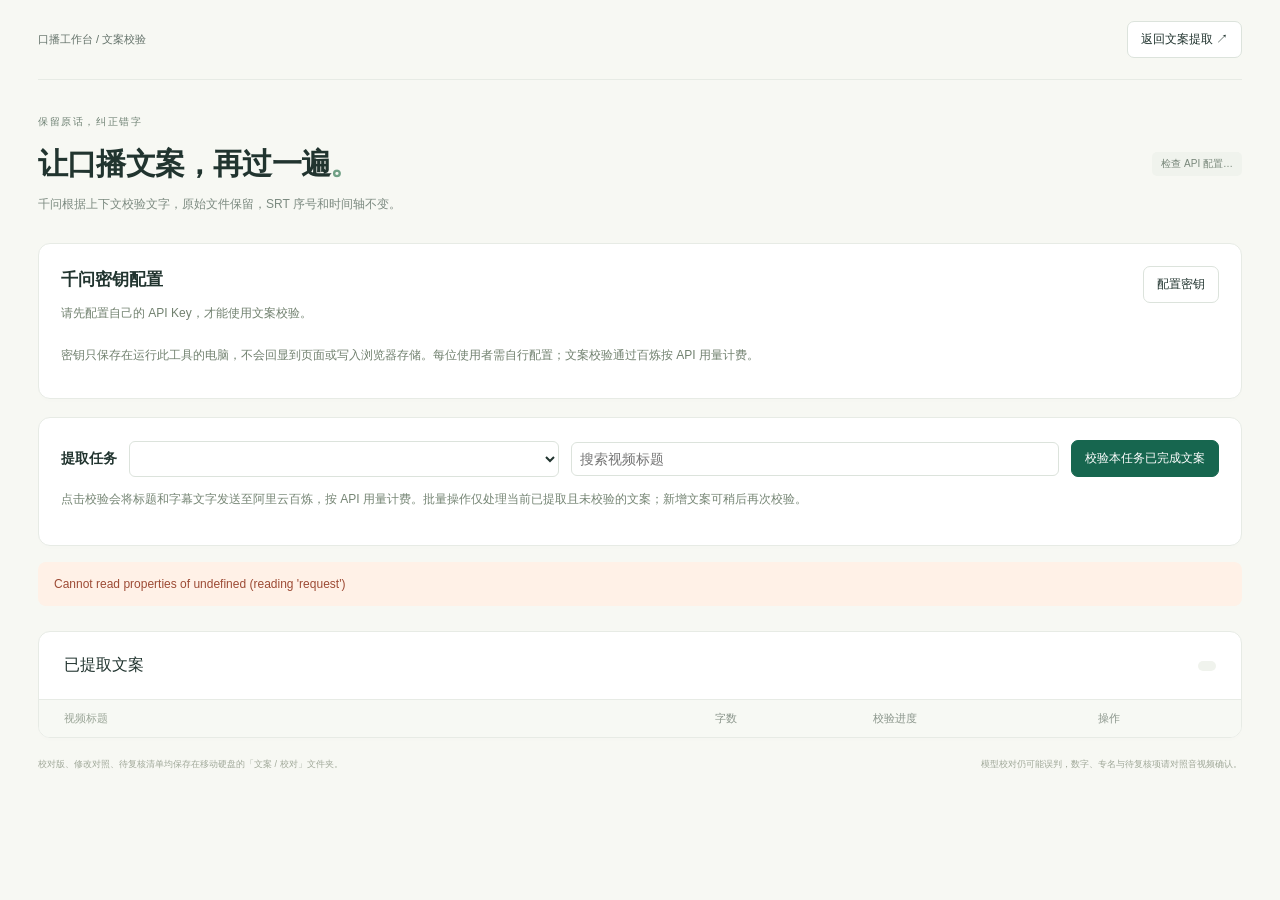
==== proofread.html @ 4dffb203 "Publish paired local workbench frontend" ====
<!doctype html>
<html lang="zh-CN"><head><meta charset="utf-8"><meta name="viewport" content="width=device-width,initial-scale=1"><title>文案校验 · 口播工作台</title><link rel="stylesheet" href="./style.css"><link rel="stylesheet" href="./proofread.css"><script src="./proofread.js" defer></script><script src="frame.js" defer></script></head>
<body data-service="proofread"><main class="proof-main">
<header><span>口播工作台 / 文案校验</span><a class="button" href="#extract">返回文案提取 ↗</a></header>
<section class="hero"><div><div class="eyebrow">保留原话，纠正错字</div><h1>让口播文案，再过一遍<span>。</span></h1><p>千问根据上下文校验文字，原始文件保留，SRT 序号和时间轴不变。</p></div><span id="connection" class="pill">检查 API 配置…</span></section>
<section class="card config-card"><div class="dialog-head"><div><h2>千问密钥配置</h2><p id="config-status">请先配置自己的 API Key，才能使用文案校验。</p></div><button id="edit-config" type="button">配置密钥</button></div>
<form id="config-form" hidden><label for="api-key">API Key</label><input id="api-key" type="password" autocomplete="off" spellcheck="false" placeholder="填写你自己的百炼 API Key" maxlength="260"><label for="api-base">OpenAI 兼容接口地址</label><input id="api-base" type="url" autocomplete="off" spellcheck="false" value="https://dashscope.aliyuncs.com/compatible-mode/v1" maxlength="500"><p>新版工作空间请填写百炼导出文件中的 openAiCompatible 地址，或直接导入 CSV。</p><div class="proof-actions"><button id="save-config" class="primary" type="submit">保存到本机</button><button id="import-config" type="button">选择并导入百炼 CSV</button><input id="config-csv" type="file" accept=".csv,text/csv" hidden><button id="clear-config" type="button" hidden>清除本机配置</button></div></form><p class="config-note">密钥只保存在运行此工具的电脑，不会回显到页面或写入浏览器存储。每位使用者需自行配置；文案校验通过百炼按 API 用量计费。</p><p id="config-feedback" role="status"></p></section>
<section class="card proof-controls"><label for="jobs">提取任务</label><select id="jobs"></select><input id="search" placeholder="搜索视频标题" aria-label="搜索视频标题"><button id="batch" class="primary">校验本任务已完成文案</button><button id="stop" hidden>停止校验</button><p>点击校验会将标题和字幕文字发送至阿里云百炼，按 API 用量计费。批量操作仅处理当前已提取且未校验的文案；新增文案可稍后再次校验。</p><p id="queue" role="status"></p></section>
<div id="alert" role="alert" hidden></div>
<section class="card task-card"><div class="task-heading"><h2 id="list-title">已提取文案</h2><span id="count" class="pill"></span></div><div class="table-wrap proof-table"><table><thead><tr><th>视频标题</th><th>字数</th><th>校验进度</th><th>操作</th></tr></thead><tbody id="items"></tbody></table></div></section>
<footer><span>校对版、修改对照、待复核清单均保存在移动硬盘的「文案 / 校对」文件夹。</span><span>模型校对仍可能误判，数字、专名与待复核项请对照音视频确认。</span></footer>
</main>
<dialog id="detail"><div class="dialog-head"><h2 id="detail-title"></h2><button id="close" class="icon-button" aria-label="关闭">×</button></div><p id="detail-status" role="status"></p><div class="proof-tabs"><button id="show-original">原始文案</button><button id="show-corrected">校对文案</button><button id="show-changes">修改对照</button></div><pre id="detail-text"></pre><div id="changes" hidden></div><div class="proof-actions"><button id="start-one" class="primary">校验这篇文案</button><button id="copy">复制当前文案</button><a id="video" class="button" target="_blank" rel="noreferrer">原视频 ↗</a><a id="txt" class="button">校对 TXT ↓</a><a id="srt" class="button">校对 SRT ↓</a><a id="zip" class="button">完整校验包 ↓</a><button id="open">打开文件夹</button></div><p id="output" class="muted"></p></dialog>
<div id="toast" role="status" hidden></div></body></html>
---- style.css ----
:root{--ink:#21342f;--muted:#85918c;--green:#17664f;--line:#e7ebe5;--paper:#f7f8f3;--white:#fff;--soft:#ecf4ef}*{box-sizing:border-box}body{margin:0;background:var(--paper);color:var(--ink);font-family:-apple-system,BlinkMacSystemFont,"PingFang SC","Microsoft YaHei",sans-serif;font-size:14px}button,input,select{font:inherit}button,a{touch-action:manipulation}button,.button{border:1px solid #dce3dc;background:white;border-radius:7px;padding:9px 13px;color:var(--ink);cursor:pointer;text-decoration:none;display:inline-flex;gap:8px;align-items:center;justify-content:center;font-size:12px;white-space:nowrap}button:hover,.button:hover{background:#f0f5f0}button:disabled{opacity:.45;cursor:not-allowed}.primary{background:var(--green);color:white;border-color:var(--green)}.primary:hover{background:#104e3c}input,select{border:1px solid #dce3dc;border-radius:6px;padding:8px;color:var(--ink);background:white}input:focus,select:focus{outline:2px solid #a6cbbb;outline-offset:2px}button:focus-visible,a:focus-visible{outline:3px solid #8fbbaa;outline-offset:3px}.sidebar{position:fixed;width:224px;background:#eef1e9;inset:0 auto 0 0;border-right:1px solid var(--line);padding:35px 22px;display:flex;flex-direction:column}.brand{display:flex;gap:11px;align-items:center;font-weight:650;font-size:17px;letter-spacing:.5px}.brand-icon{width:38px;height:40px;border-radius:11px;background:var(--green);color:#fff;display:grid;place-items:center;font-size:19px}.brand small{display:block;font-size:8px;letter-spacing:1.1px;color:#819087;margin-top:7px}.nav{margin-top:47px;padding:13px 11px;display:flex;align-items:center;gap:9px;border-radius:8px;background:#e1e9de;color:#29573d;font-weight:600;font-size:13px}.tag{margin-left:auto;font-size:9px;background:#f6f9f2;border-radius:4px;padding:3px 5px;font-weight:400}.history-heading{font-size:11px;color:var(--muted);margin:31px 5px 9px;display:flex;justify-content:space-between;align-items:center;letter-spacing:1px}.icon-button{background:transparent;border:0;padding:4px;font-size:20px}.history{overflow:auto;max-height:55vh}.history>p{font-size:11px;line-height:1.8;padding:5px}.history-item{width:100%;background:transparent;border:0;display:block;text-align:left;padding:12px 10px;border-radius:7px;margin:3px 0;white-space:normal}.history-item.selected{background:white}.history-item strong{font-size:12px;display:block;overflow:hidden;text-overflow:ellipsis;white-space:nowrap;font-weight:500}.history-item small{display:block;color:var(--muted);font-size:10px;margin-top:7px}.sidebar-bottom{margin-top:auto;font-size:12px}.sidebar-bottom p{margin-left:15px;font-size:10px;line-height:1.8;color:var(--muted)}.green-dot{display:inline-block;background:#429576;width:6px;height:6px;border-radius:50%;margin-right:8px}main{margin-left:224px;max-width:1500px;padding:0 44px 24px}header{height:80px;border-bottom:1px solid var(--line);display:flex;align-items:center;justify-content:space-between;font-size:11px;color:#65736b}.slash{color:#adb5ae;padding:0 14px}.text-button{padding:0;border:0;background:transparent;font-size:11px;color:#69776e}.hero{display:flex;align-items:center;justify-content:space-between;padding:35px 0 30px}.eyebrow{font-size:10px;letter-spacing:1.6px;color:#6f8274;margin-bottom:12px}.hero h1{font-size:30px;font-weight:600;letter-spacing:-.8px;line-height:1.5;margin:0}.hero h1>span{color:#70a085}.hero p{color:#7c8a80;font-size:12px;margin:10px 0 0}.hero-mark{display:flex;align-items:center;gap:6px;margin-right:20px;opacity:.65}.hero-mark i{width:7px;border-radius:8px;background:#a2ba9a;height:25px}.hero-mark i:nth-child(2),.hero-mark i:nth-child(6){height:45px}.hero-mark i:nth-child(3),.hero-mark i:nth-child(5){height:70px}.hero-mark i:nth-child(4){height:96px}.card{background:white;border:1px solid var(--line);border-radius:12px;box-shadow:0 3px 6px #18372802}.input-card{padding:24px 25px 0}.field-label{font-size:13px;font-weight:600;display:block;margin-bottom:13px}.field-label span{font-size:10px;color:var(--muted);font-weight:400;margin-left:12px}.input-row{display:flex;gap:12px}.link-input{display:flex;align-items:center;background:#fbfcf9;border:1px solid #dce3d9;border-radius:8px;flex:1;min-width:0;padding:5px 6px 5px 14px}.link-input>span{font-size:22px;color:#839681}.link-input input{background:transparent;min-width:0;flex:1;border:0;padding:10px;font-size:12px;outline-offset:0}.link-input input::placeholder{color:#a0aaa2}.link-input button{font-size:10px;background:white;padding:6px 10px}.input-row>.primary{min-width:136px;font-size:13px;gap:18px}.options{display:flex;align-items:center;gap:12px;padding:20px 0;font-size:11px}.options>label{display:flex;align-items:center;gap:10px}.options input[type=number]{width:66px;padding:6px 8px}.muted{color:var(--muted)}.options>.muted{font-size:10px}.option-spacer{flex:1}.check-label{font-size:11px;white-space:nowrap}input[type=checkbox]{accent-color:var(--green)}details{position:relative}summary{color:#73826f;cursor:pointer;font-size:11px;margin-left:10px}.settings{position:absolute;z-index:3;right:0;top:28px;background:white;border:1px solid var(--line);padding:18px;width:235px;border-radius:10px;box-shadow:0 8px 30px #20392c19}.settings select{margin-top:10px;width:100%;font-size:12px}.settings p{line-height:1.7;color:var(--muted)}.storage{border-top:1px solid var(--line);display:flex;align-items:center;gap:10px;padding:14px 0;font-size:10px;color:#697c6f}.storage>span:first-child{font-size:18px;color:#8c9b89}.storage small{display:block;margin-top:5px;color:#97a092;font-size:9px}.storage>.pill{margin-left:auto}.pill{padding:5px 9px;border-radius:5px;color:#78877a;background:#f0f3ed;font-size:10px;white-space:nowrap}.pill.running{color:#17664f;background:#e7f3ec}.pill.error{color:#b36e32;background:#fdf2e4}.task-card{margin-top:25px;overflow:hidden}.task-heading{padding:23px 25px;display:flex;align-items:center;justify-content:space-between;border-bottom:1px solid var(--line)}.task-heading .eyebrow{margin-bottom:9px}.task-heading h2{margin:0;font-size:16px;font-weight:550}.metrics{display:grid;grid-template-columns:repeat(4,1fr);margin:22px 25px 20px}.metrics>div{padding-left:25px;border-left:1px solid var(--line)}.metrics>div:first-child{border:0;padding-left:0}.metrics strong{font-size:28px;font-weight:500;display:block;font-variant-numeric:tabular-nums}.metrics span{display:block;color:var(--muted);font-size:10px;margin-top:7px}.metrics>div:nth-child(2) strong{color:var(--green)}.progress-line{margin:0 25px 9px;display:flex;justify-content:space-between;gap:12px;font-size:11px;color:#70816f}.progress-line>span:first-child{line-height:1.6}progress{display:block;width:calc(100% - 50px);height:5px;margin:0 25px 23px;appearance:none;border:0;border-radius:4px;overflow:hidden;background:#edf1e9}progress::-webkit-progress-bar{background:#edf1e9}progress::-webkit-progress-value{background:#46856a;border-radius:4px}progress::-moz-progress-bar{background:#46856a}.warning{margin:0 25px 18px;padding:11px 14px;background:#fff6e8;color:#a17134;border:1px solid #f3e7d4;border-radius:6px;font-size:11px;line-height:1.8}.toolbar{padding:15px 25px;display:flex;align-items:center;justify-content:space-between;gap:10px;border-top:1px solid var(--line)}.toolbar button,.toolbar .button{font-size:10px;padding:7px 9px}.filter{border:0;background:transparent;color:#8c998e;padding:7px 10px!important}.filter.selected{color:var(--green);background:#edf5ed}.actions{display:flex;gap:6px}.table-wrap{max-height:430px;overflow:auto}table{border-collapse:collapse;width:100%;text-align:left;font-size:11px}th{font-weight:400;background:#f7f9f4;color:#8a958b;padding:11px 15px;position:sticky;top:0}td{border-bottom:1px solid #f0f2ec;padding:17px 15px;line-height:1.7}th:first-child,td:first-child{padding-left:25px;color:#9ba698}.num{width:55px}.duration{width:70px}.status-col{width:125px}.row-actions{width:100px}td.title{max-width:480px;overflow-wrap:anywhere}td.title small{display:block;color:#a98a62;font-size:10px;margin-top:6px}.status{font-size:10px;white-space:nowrap}.status.done{color:#36825c}.status.failed{color:#b97a42}.status.transcribing,.status.downloading{color:#3d7b9e}.status.pending,.status.skipped{color:#9aa393}.row-buttons{display:flex;gap:9px}.row-buttons button{border:0;background:transparent;padding:0;color:#718878;font-size:10px}.row-buttons button:first-child{color:var(--green)}.table-footer{padding:13px 25px;color:#97a091;font-size:9px;display:flex;justify-content:space-between;gap:12px}#empty-state{text-align:center;padding:48px 20px 43px}#empty-state .empty-icon{width:48px;height:53px;display:grid;place-items:center;background:#f1f5ec;border:1px solid #e6eddf;border-radius:10px;color:#94aa85;margin:0 auto 18px;font-size:26px}#empty-state h3{font-size:14px;font-weight:500;margin:0 0 11px}#empty-state p{font-size:11px;color:#9aa393}.steps{display:flex;align-items:center;justify-content:center;gap:22px;font-size:10px;color:#84947d;margin-top:31px}.steps b{display:inline-grid;place-items:center;background:#eff4e9;border-radius:50%;width:20px;height:20px;font-weight:400;margin-right:5px}.steps i{font-style:normal;color:#c0c9b8}footer{display:flex;justify-content:space-between;gap:15px;padding:20px 0;font-size:9px;color:#a0a899}#alert{padding:12px 16px;border-radius:8px;background:#fff1e7;color:#9d4b35;margin-top:16px;font-size:12px;line-height:1.7}#no-rows{text-align:center;padding:35px;color:var(--muted);font-size:12px}dialog{border:1px solid var(--line);border-radius:14px;padding:28px;width:min(800px,92vw);max-height:85vh;color:var(--ink);box-shadow:0 25px 90px #142a2940}dialog::backdrop{background:#15291d77;backdrop-filter:blur(4px)}.dialog-head{display:flex;justify-content:space-between;gap:15px;align-items:flex-start}.dialog-head h2{font-size:18px;line-height:1.6;margin:0}.dialog-head .icon-button{font-size:26px;padding:0 5px}#preview-author{font-size:12px}#preview-text{white-space:pre-wrap;overflow-wrap:anywhere;font-family:inherit;line-height:2.1;padding:24px;background:#f6f8f2;border-radius:9px;max-height:48vh;overflow:auto;font-size:14px}.dialog-actions{display:flex;align-items:center;justify-content:space-between;gap:12px}.dialog-actions>a{color:#658271;font-size:12px}.dialog-actions>div{display:flex;gap:8px}#help{width:min(620px,92vw);font-size:13px;line-height:2}#help ol{padding-left:20px}#help li{padding:6px 0}#help p{color:#7c887c;font-size:12px}#toast{position:fixed;bottom:28px;left:50%;transform:translateX(-50%);background:#263e30;color:white;padding:12px 22px;border-radius:8px;box-shadow:0 5px 20px #21342920;font-size:12px;z-index:20}[hidden]{display:none!important}@media(min-width:1550px){main{margin-right:auto;padding-left:60px;padding-right:60px}}@media(max-width:1150px){.sidebar{width:190px;padding:30px 15px}main{margin-left:190px;padding:0 25px}.hero h1{font-size:25px}.hero-mark{margin-right:0;transform:scale(.8)}.options{gap:9px;flex-wrap:wrap}.toolbar{flex-wrap:wrap}.actions{flex-wrap:wrap}.duration{display:none}td.duration-cell{display:none}}@media(max-width:760px){.sidebar{position:static;width:auto;padding:17px 20px;border-right:0;border-bottom:1px solid var(--line)}.brand{font-size:16px}.nav,.history-heading,.history,.sidebar-bottom{display:none}.brand-icon{height:34px;width:34px}.brand small{font-size:7px;margin-top:4px}main{margin:0;padding:0 16px}header{height:55px}.hero{padding:26px 0}.hero h1{font-size:23px}.hero p{font-size:11px;line-height:1.8}.hero-mark{display:none}.input-card{padding:18px 16px 0}.field-label span{display:block;margin:8px 0 0}.input-row{flex-direction:column}.input-row>.primary{padding:13px}.options{gap:12px}.option-spacer{display:none}.options>.muted{flex:1}.check-label{width:60%}.storage{font-size:9px;align-items:flex-start}.storage>div{overflow-wrap:anywhere}.task-heading{padding:19px 16px}.metrics{margin:20px 16px}.metrics>div{padding-left:13px}.metrics strong{font-size:23px}.metrics span{font-size:9px}.progress-line{margin:0 16px 9px}progress{width:calc(100% - 32px);margin:0 16px 19px}.warning{margin:0 16px 15px}.toolbar{padding:12px 16px}.row-actions{width:78px}.status-col{width:90px}th,td{padding:12px 8px;font-size:10px}th:first-child,td:first-child{padding-left:16px}.num{width:40px}.table-footer{padding:13px 16px;line-height:1.8;flex-wrap:wrap}footer{line-height:1.7;flex-direction:column;gap:5px}.steps{gap:10px}.dialog-actions{flex-wrap:wrap}dialog{padding:20px}#preview-text{padding:15px}}
---- proofread.css ----
.proof-main{margin:0 auto;max-width:1320px;padding:0 38px}.proof-controls{padding:22px;display:flex;gap:12px;align-items:center;flex-wrap:wrap}.proof-controls label{font-weight:600}.proof-controls select{max-width:430px;flex:1}.proof-controls input{min-width:160px;flex:1}.proof-controls p{width:100%;font-size:12px;line-height:1.8;color:#758574;margin:0}.proof-controls #queue{color:var(--green)}.proof-table{max-height:60vh}.proof-table th:first-child{width:55%}.proof-table td small{display:block;color:#a57540}.proof-table td button{padding:6px 10px}.proof-tabs,.proof-actions{display:flex;gap:8px;flex-wrap:wrap;margin:16px 0}.proof-tabs .selected{background:var(--green);color:white}#detail{width:min(980px,94vw)}#detail-text{white-space:pre-wrap;overflow-wrap:anywhere;background:#f6f8f2;border-radius:8px;padding:20px;font:14px/2 inherit;line-height:2;max-height:46vh;overflow:auto}#changes{max-height:46vh;overflow:auto}.change{padding:15px;background:#f6f8f2;border-radius:8px;margin:10px 0;line-height:1.8;overflow-wrap:anywhere}.change del{color:#945e51}.change ins{color:#17664f;text-decoration:none}.change p{margin:4px 0}.change small{color:#758574}#output{font-size:11px;overflow-wrap:anywhere}#detail-status{line-height:1.8;font-size:12px}@media(max-width:760px){.proof-main{padding:0 16px}.proof-controls{padding:16px}.proof-controls select{max-width:100%;width:100%}.proof-table th:first-child{width:48%}}

.config-card{padding:22px;margin-bottom:18px}.config-card h2{font-size:17px;margin:0}.config-card p{font-size:12px;line-height:1.8;color:#71816f;margin:10px 0}.config-card form{max-width:760px;margin:18px 0}.config-card label{font-size:12px;display:block;margin:14px 0 8px}.config-card input:not([type=file]){display:block;width:100%;font-size:13px}.config-card #config-feedback{color:var(--green)}
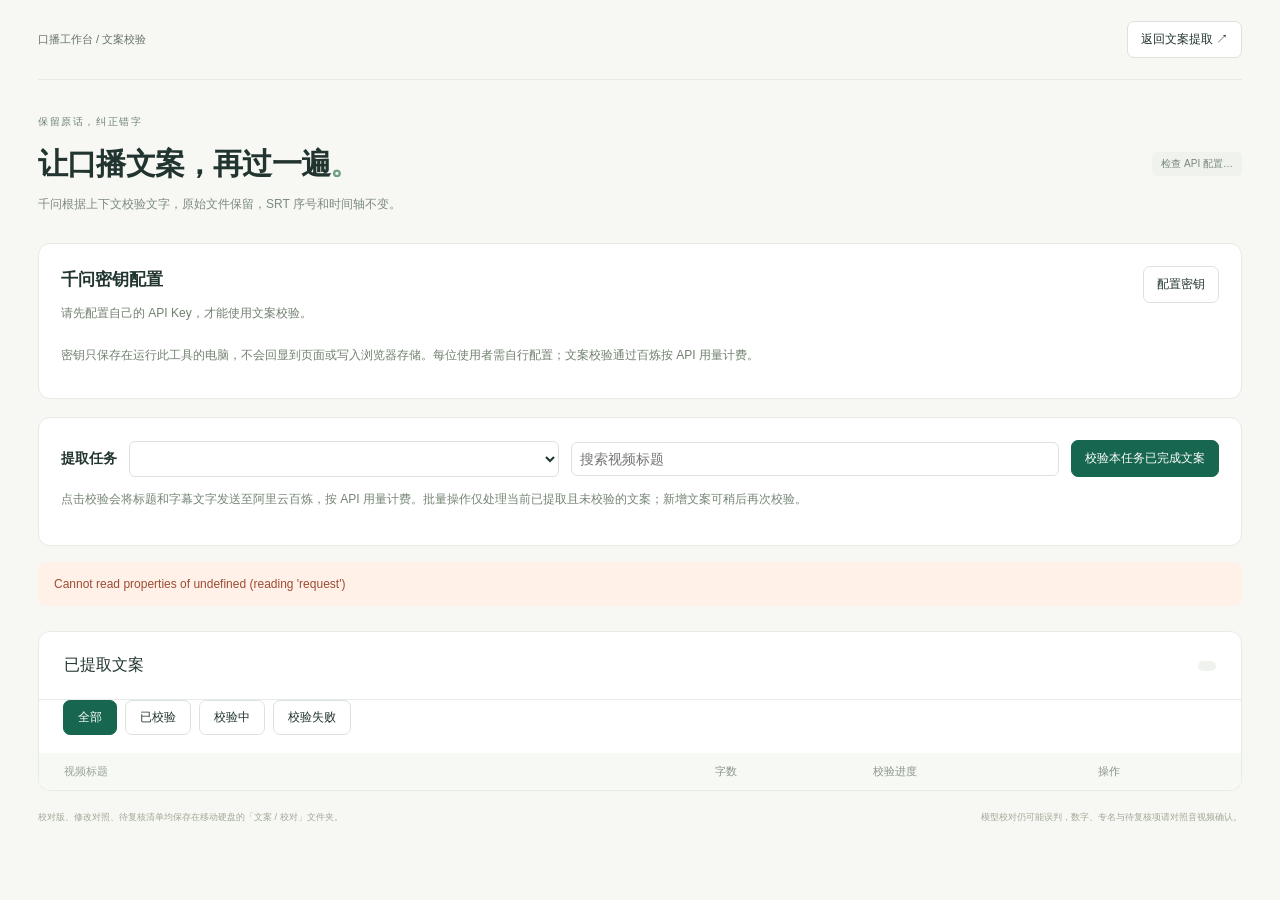
==== commit 50b97780: "Filter proofreading documents by status with live counts" ====
--- a/proofread.html
+++ b/proofread.html
@@ -7,8 +7,8 @@
 <form id="config-form" hidden><label for="api-key">API Key</label><input id="api-key" type="password" autocomplete="off" spellcheck="false" placeholder="填写你自己的百炼 API Key" maxlength="260"><label for="api-base">OpenAI 兼容接口地址</label><input id="api-base" type="url" autocomplete="off" spellcheck="false" value="https://dashscope.aliyuncs.com/compatible-mode/v1" maxlength="500"><p>新版工作空间请填写百炼导出文件中的 openAiCompatible 地址，或直接导入 CSV。</p><div class="proof-actions"><button id="save-config" class="primary" type="submit">保存到本机</button><button id="import-config" type="button">选择并导入百炼 CSV</button><input id="config-csv" type="file" accept=".csv,text/csv" hidden><button id="clear-config" type="button" hidden>清除本机配置</button></div></form><p class="config-note">密钥只保存在运行此工具的电脑，不会回显到页面或写入浏览器存储。每位使用者需自行配置；文案校验通过百炼按 API 用量计费。</p><p id="config-feedback" role="status"></p></section>
 <section class="card proof-controls"><label for="jobs">提取任务</label><select id="jobs"></select><input id="search" placeholder="搜索视频标题" aria-label="搜索视频标题"><button id="batch" class="primary">校验本任务已完成文案</button><button id="stop" hidden>停止校验</button><p>点击校验会将标题和字幕文字发送至阿里云百炼，按 API 用量计费。批量操作仅处理当前已提取且未校验的文案；新增文案可稍后再次校验。</p><p id="queue" role="status"></p></section>
 <div id="alert" role="alert" hidden></div>
-<section class="card task-card"><div class="task-heading"><h2 id="list-title">已提取文案</h2><span id="count" class="pill"></span></div><div class="table-wrap proof-table"><table><thead><tr><th>视频标题</th><th>字数</th><th>校验进度</th><th>操作</th></tr></thead><tbody id="items"></tbody></table></div></section>
+<section class="card task-card"><div class="task-heading"><h2 id="list-title">已提取文案</h2><span id="count" class="pill"></span></div><div id="status-filters" class="status-filters" role="group" aria-label="按校验状态筛选"><button type="button" data-status="all" class="selected" aria-pressed="true">全部</button><button type="button" data-status="done" aria-pressed="false">已校验</button><button type="button" data-status="processing" aria-pressed="false">校验中</button><button type="button" data-status="failed" aria-pressed="false">校验失败</button></div><div class="table-wrap proof-table"><table><thead><tr><th>视频标题</th><th>字数</th><th>校验进度</th><th>操作</th></tr></thead><tbody id="items"></tbody></table></div></section>
 <footer><span>校对版、修改对照、待复核清单均保存在移动硬盘的「文案 / 校对」文件夹。</span><span>模型校对仍可能误判，数字、专名与待复核项请对照音视频确认。</span></footer>
 </main>
-<dialog id="detail"><div class="dialog-head"><h2 id="detail-title"></h2><button id="close" class="icon-button" aria-label="关闭">×</button></div><p id="detail-status" role="status"></p><div class="proof-tabs"><button id="show-original">原始文案</button><button id="show-corrected">校对文案</button><button id="show-changes">修改对照</button></div><pre id="detail-text"></pre><div id="changes" hidden></div><div class="proof-actions"><button id="start-one" class="primary">校验这篇文案</button><button id="copy">复制当前文案</button><a id="video" class="button" target="_blank" rel="noreferrer">原视频 ↗</a><a id="txt" class="button">校对 TXT ↓</a><a id="srt" class="button">校对 SRT ↓</a><a id="zip" class="button">完整校验包 ↓</a><button id="open">打开文件夹</button></div><p id="output" class="muted"></p></dialog>
+<dialog id="detail"><div class="dialog-head"><h2 id="detail-title"></h2><button id="close" class="icon-button" aria-label="关闭">×</button></div><p id="detail-status" role="status"></p><div class="proof-tabs"><button id="show-original">原始文案</button><button id="show-corrected">校对文案</button><button id="show-changes">全部对照</button><button id="show-review">待复核</button></div><pre id="detail-text"></pre><div id="changes" hidden></div><div class="proof-actions"><button id="start-one" class="primary">校验这篇文案</button><button id="copy">复制当前文案</button><a id="video" class="button" target="_blank" rel="noreferrer">原视频 ↗</a><a id="txt" class="button">校对 TXT ↓</a><a id="srt" class="button">校对 SRT ↓</a><a id="zip" class="button">完整校验包 ↓</a><button id="open">打开文件夹</button></div><p id="output" class="muted"></p></dialog>
 <div id="toast" role="status" hidden></div></body></html>
--- a/proofread.css
+++ b/proofread.css
@@ -1,3 +1,7 @@
 .proof-main{margin:0 auto;max-width:1320px;padding:0 38px}.proof-controls{padding:22px;display:flex;gap:12px;align-items:center;flex-wrap:wrap}.proof-controls label{font-weight:600}.proof-controls select{max-width:430px;flex:1}.proof-controls input{min-width:160px;flex:1}.proof-controls p{width:100%;font-size:12px;line-height:1.8;color:#758574;margin:0}.proof-controls #queue{color:var(--green)}.proof-table{max-height:60vh}.proof-table th:first-child{width:55%}.proof-table td small{display:block;color:#a57540}.proof-table td button{padding:6px 10px}.proof-tabs,.proof-actions{display:flex;gap:8px;flex-wrap:wrap;margin:16px 0}.proof-tabs .selected{background:var(--green);color:white}#detail{width:min(980px,94vw)}#detail-text{white-space:pre-wrap;overflow-wrap:anywhere;background:#f6f8f2;border-radius:8px;padding:20px;font:14px/2 inherit;line-height:2;max-height:46vh;overflow:auto}#changes{max-height:46vh;overflow:auto}.change{padding:15px;background:#f6f8f2;border-radius:8px;margin:10px 0;line-height:1.8;overflow-wrap:anywhere}.change del{color:#945e51}.change ins{color:#17664f;text-decoration:none}.change p{margin:4px 0}.change small{color:#758574}#output{font-size:11px;overflow-wrap:anywhere}#detail-status{line-height:1.8;font-size:12px}@media(max-width:760px){.proof-main{padding:0 16px}.proof-controls{padding:16px}.proof-controls select{max-width:100%;width:100%}.proof-table th:first-child{width:48%}}
 
 .config-card{padding:22px;margin-bottom:18px}.config-card h2{font-size:17px;margin:0}.config-card p{font-size:12px;line-height:1.8;color:#71816f;margin:10px 0}.config-card form{max-width:760px;margin:18px 0}.config-card label{font-size:12px;display:block;margin:14px 0 8px}.config-card input:not([type=file]){display:block;width:100%;font-size:13px}.config-card #config-feedback{color:var(--green)}
+
+.proof-table td .review-link{border:0;background:transparent;padding:2px 0;color:#926229;text-decoration:underline;text-underline-offset:3px;font:inherit;cursor:pointer}.proof-table td .review-link:hover{color:#654215}.change.needs-review{background:#fff8ea;border-left:3px solid #c59a57}.change.needs-review strong{color:#825b25}
+
+.status-filters{display:flex;gap:8px;flex-wrap:wrap;padding:0 24px 18px}.status-filters button{padding:8px 14px}.status-filters .selected{background:var(--green);border-color:var(--green);color:white}
